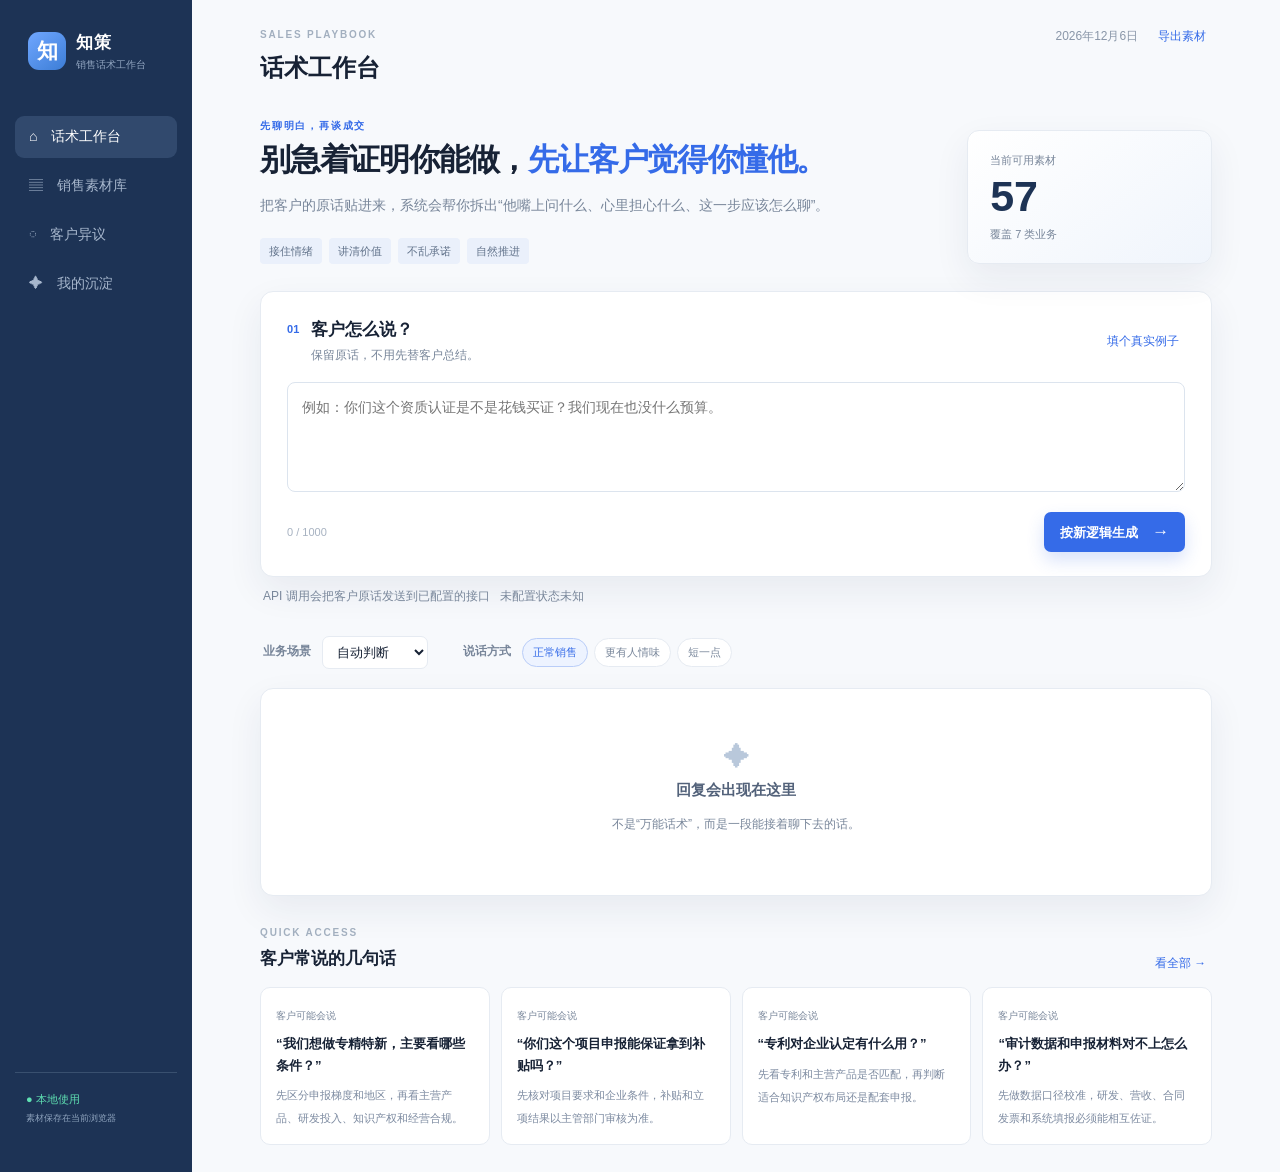
==== index.html @ 03d57e01 "Refresh script cache for complete legacy logic" ====
<!doctype html><html lang="zh-CN"><head><meta charset="UTF-8"><meta name="viewport" content="width=device-width,initial-scale=1"><title>知策｜销售话术工作台</title><link rel="stylesheet" href="style.css"></head><body><div class="layout"><aside><div class="brand"><b>知</b><div><strong>知策</strong><small>销售话术工作台</small></div></div><nav><button class="active" data-view="desk">⌂ <span>话术工作台</span></button><button data-view="library">▤ <span>销售素材库</span></button><button data-view="objection">◌ <span>客户异议</span></button><button data-view="notes">✦ <span>我的沉淀</span></button></nav><div class="side-note">● 本地使用<br><small>素材保存在当前浏览器</small></div></aside><main><header><div><p class="kicker">SALES PLAYBOOK</p><h1 id="title">话术工作台</h1></div><div class="header-right"><span id="date"></span><button id="export">导出素材</button></div></header><section id="desk" class="view on"><div class="intro"><div><p class="kicker blue">先聊明白，再谈成交</p><h2>别急着证明你能做，<em>先让客户觉得你懂他。</em></h2><p>把客户的原话贴进来，系统会帮你拆出“他嘴上问什么、心里担心什么、这一步应该怎么聊”。</p><div class="pill-row"><i>接住情绪</i><i>讲清价值</i><i>不乱承诺</i><i>自然推进</i></div></div><div class="counter"><small>当前可用素材</small><b id="count">57</b><span>覆盖 7 类业务</span></div></div><div class="card input-card"><div class="card-top"><div><label class="num">01</label><div><h3>客户怎么说？</h3><p>保留原话，不用先替客户总结。</p></div></div><button class="link" id="sample">填个真实例子</button></div><textarea id="customer" placeholder="例如：你们这个资质认证是不是花钱买证？我们现在也没什么预算。"></textarea><div class="card-bottom"><span id="chars">0 / 1000</span><button class="primary" id="go">按新逻辑生成 <b>→</b></button></div></div><div class="api-config" style="display:flex;gap:10px;align-items:center;flex-wrap:wrap;padding:10px 3px;color:#78869a;font-size:12px"><span>API 调用会把客户原话发送到已配置的接口</span><span id="apiStatus">未配置状态未知</span></div><div class="options"><div><label>业务场景</label><select id="biz"><option value="auto">自动判断</option><option value="ip">知识产权</option><option value="project">项目申报</option><option value="qualify">资质认证</option><option value="audit">审计报告</option><option value="innovation">创小 / 科小</option><option value="tax">税务服务</option><option value="business">工商财税</option></select></div><div><label>说话方式</label><div class="modes"><button class="selected" data-mode="normal">正常销售</button><button data-mode="warm">更有人情味</button><button data-mode="short">短一点</button></div></div></div><div class="card result" id="result"><div class="empty"><b>✦</b><h3>回复会出现在这里</h3><p>不是“万能话术”，而是一段能接着聊下去的话。</p></div></div><div class="section-head"><div><p class="kicker">QUICK ACCESS</p><h3>客户常说的几句话</h3></div><button class="link" data-jump="objection">看全部 →</button></div><div class="quick" id="quick"></div></section><section id="library" class="view"><div class="page-head"><div><p class="kicker">FIELD NOTES</p><h2>销售素材库</h2><p>每条素材都拆成：客户原话、真实顾虑、你要做什么、可以怎么说。</p></div><input id="search" placeholder="搜关键词，例如：太贵、保证、预算"></div><div class="tabs" id="tabs"></div><div class="library" id="libraryList"></div></section><section id="objection" class="view"><div class="page-head"><div><p class="kicker">OBJECTION HANDLING</p><h2>客户异议，不是拒绝</h2><p>大多数“再考虑一下”，只是客户还没想清楚风险和下一步。</p></div></div><div class="objections" id="objections"></div></section><section id="notes" class="view"><div class="page-head"><div><p class="kicker">MY OWN VOICE</p><h2>我的沉淀</h2><p>把你收藏的笔记和现场复盘，慢慢改成你自己的话。</p></div></div><div class="notes-grid"><div class="card note-form"><label>标题</label><input id="noteTitle" placeholder="例如：客户说贵，不要马上解释价格"><label>原始素材 / 复盘</label><textarea id="noteText" placeholder="粘贴笔记，或写下客户当时怎么说、你后来怎么处理……"></textarea><button class="primary" id="save">存进我的素材库 <b>→</b></button></div><div id="saved"></div></div></section></main></div><div class="toast" id="toast"></div><script src="app.js?v=2d62a63b"></script></body></html>
---- style.css ----
:root{--navy:#1d3355;--blue:#356be8;--ink:#172235;--muted:#78869a;--line:#e6ebf2;--paper:#f7f9fc;--green:#328f7e;--white:#fff;--shadow:0 14px 36px rgba(24,47,82,.07)}*{box-sizing:border-box}body{margin:0;background:var(--paper);color:var(--ink);font:14px/1.65 -apple-system,BlinkMacSystemFont,"Segoe UI","PingFang SC","Microsoft YaHei",sans-serif}.layout{display:flex;min-height:100vh}aside{width:225px;background:var(--navy);padding:29px 15px;color:#b5c3d5;display:flex;flex-direction:column}.brand{display:flex;align-items:center;gap:10px;padding:0 13px 42px}.brand>b{width:38px;height:38px;border-radius:11px;background:linear-gradient(140deg,#70a7ff,#3c7dd6);color:#fff;display:grid;place-items:center;font-size:21px}.brand strong{display:block;color:#fff;font-size:17px;letter-spacing:1px}.brand small{display:block;font-size:10px;color:#91a5c0}.brand+nav{display:grid;gap:7px}nav button{border:0;background:none;color:#a7b7cd;text-align:left;border-radius:9px;padding:12px 14px;cursor:pointer;font-size:14px}nav button span{margin-left:10px}nav button.active,nav button:hover{background:#31496d;color:#fff}.side-note{margin-top:auto;border-top:1px solid #39506f;padding:17px 11px;color:#5fe0b2;font-size:11px}.side-note small{color:#8fa4be}main{max-width:1450px;width:100%;margin:auto;padding:27px 5.3%}header{display:flex;justify-content:space-between;align-items:flex-start;margin-bottom:31px}.kicker{font-size:10px;letter-spacing:1.8px;color:#a2afbf;font-weight:800;margin:0 0 4px}.blue{color:var(--blue)}h1{font-size:24px;margin:0}h2{font-size:31px;letter-spacing:-1.2px;line-height:1.3;margin:5px 0 12px}h2 em{color:var(--blue);font-style:normal}h3{margin:0;font-size:17px}.header-right{display:flex;gap:14px;align-items:center;color:#8996a8;font-size:12px}.header-right button,.link{border:0;background:none;color:var(--blue);cursor:pointer;font-size:12px}.intro{display:grid;grid-template-columns:1fr 245px;gap:25px;align-items:end;margin-bottom:27px}.intro p:not(.kicker){color:var(--muted);max-width:620px}.pill-row{display:flex;gap:7px;margin-top:21px}.pill-row i{font-style:normal;color:#62738b;background:#eaf0fb;padding:4px 9px;border-radius:4px;font-size:11px}.counter{background:linear-gradient(145deg,#fff,#f0f5fc);border:1px solid var(--line);border-radius:12px;padding:20px 22px;box-shadow:var(--shadow)}.counter small,.counter span{display:block;color:var(--muted);font-size:11px}.counter b{display:block;font-size:43px;line-height:1.3;color:var(--navy)}.card{background:#fff;border:1px solid var(--line);border-radius:13px;box-shadow:var(--shadow);padding:24px 26px}.card-top{display:flex;justify-content:space-between;margin-bottom:16px}.card-top>div{display:flex;gap:12px}.card-top p{color:var(--muted);margin:2px 0 0;font-size:12px}.num{color:var(--blue);font-size:11px;font-weight:800;padding-top:4px}.card textarea,.note-form input,.note-form textarea{width:100%;border:1px solid #dce4ee;border-radius:8px;padding:13px 14px;font:inherit;outline:0;resize:vertical}.input-card textarea{min-height:110px}.card textarea:focus,.note-form input:focus{border-color:#90afea;box-shadow:0 0 0 3px #eaf0ff}.card-bottom{display:flex;justify-content:space-between;align-items:center;color:#a7b2c1;font-size:11px;margin-top:13px}.primary{border:0;background:var(--blue);color:#fff;padding:10px 16px;border-radius:7px;font-weight:700;cursor:pointer;box-shadow:0 8px 17px #356be833}.primary b{font-size:17px;margin-left:10px}.options{display:flex;gap:35px;align-items:center;padding:19px 3px}.options>div{display:flex;align-items:center;gap:11px}.options label{color:var(--muted);font-size:12px;font-weight:700}.options select{border:1px solid var(--line);padding:7px 10px;border-radius:7px;background:#fff;color:var(--ink)}.modes{display:flex;gap:6px}.modes button{border:1px solid var(--line);background:#fff;color:var(--muted);padding:6px 10px;border-radius:99px;font-size:11px;cursor:pointer}.modes button.selected{color:var(--blue);background:#edf3ff;border-color:#b9cdf8}.result{min-height:164px}.empty{text-align:center;padding:24px;color:var(--muted)}.empty>b{font-size:25px;color:#b9c8db}.empty h3{color:#53627a;font-size:15px}.empty p{font-size:12px}.result-body{display:grid;grid-template-columns:.85fr 1.45fr;gap:26px}.reason{background:#f6f8fb;border-radius:9px;padding:17px}.reason h4,.reply h4{margin:0 0 8px;color:#6d7d92;font-size:12px}.reason p{font-size:13px;margin:0}.tag{display:inline-block;background:#e6f4f0;color:var(--green);padding:3px 7px;border-radius:4px;font-size:10px;margin:12px 5px 0 0}.reply p{font-size:15px;line-height:1.88;white-space:pre-wrap;margin:3px 0 12px}.copy{border:1px solid #bcd0f7;background:#fff;color:var(--blue);border-radius:6px;padding:6px 11px;font-size:11px;cursor:pointer}.section-head{display:flex;justify-content:space-between;align-items:end;margin:29px 0 14px}.quick{display:grid;grid-template-columns:repeat(4,1fr);gap:11px}.quick-card{background:#fff;border:1px solid var(--line);border-radius:10px;padding:15px;cursor:pointer}.quick-card:hover{box-shadow:var(--shadow)}.quick-card small{color:var(--muted);font-size:10px}.quick-card p{font-weight:700;font-size:13px;margin:7px 0}.quick-card span{color:#7c8aa0;font-size:11px}.view{display:none}.view.on{display:block}.page-head{display:flex;justify-content:space-between;align-items:end;margin-bottom:28px}.page-head p:not(.kicker){color:var(--muted);margin:0}.page-head h2{margin-bottom:4px}.page-head input{width:245px;border:1px solid var(--line);border-radius:7px;padding:9px 12px;outline:0}.tabs{display:flex;gap:7px;flex-wrap:wrap;margin-bottom:16px}.tabs button{border:0;background:#e9eef6;color:#64748a;border-radius:6px;padding:7px 12px;font-size:12px;cursor:pointer}.tabs button.active{background:var(--navy);color:#fff}.library{display:grid;grid-template-columns:repeat(2,1fr);gap:13px}.material{background:#fff;border:1px solid var(--line);border-radius:11px;padding:18px}.meta{color:#9aa7b8;font-size:10px;display:flex;justify-content:space-between}.material h4{font-size:14px;margin:9px 0 7px}.material .customer{color:#2a3b54;font-size:13px;margin:0 0 9px}.material .answer{color:#596a80;font-size:13px;margin:0 0 12px;border-left:3px solid #b7cbf3;padding-left:11px}.labels{color:#2f8d7a;font-size:10px}.objections{display:grid;grid-template-columns:repeat(2,1fr);gap:14px}.objection-card{background:#fff;border:1px solid var(--line);border-radius:12px;padding:21px}.objection-card h3{font-size:15px;margin:7px 0 12px}.objection-card p{color:#5d6e84;font-size:13px}.do{padding:13px 15px;background:#f5f8fc;border-radius:7px;color:#4a5f79;font-size:12px}.do b{color:var(--blue)}.notes-grid{display:grid;grid-template-columns:1fr 1fr;gap:22px}.note-form{display:grid;gap:8px;align-content:start}.note-form label{font-size:12px;color:var(--muted);font-weight:700}.note-form textarea{min-height:220px;margin-bottom:8px}.saved-list{display:grid;gap:11px}.saved-note{background:#fff;border:1px solid var(--line);border-radius:10px;padding:16px}.saved-note h4{margin:0 0 5px}.saved-note p{white-space:pre-wrap;color:var(--muted);font-size:12px;margin:0}.toast{position:fixed;bottom:25px;left:50%;transform:translate(-50%,20px);opacity:0;background:var(--navy);color:#fff;padding:9px 15px;border-radius:7px;font-size:12px;transition:.2s}.toast.show{opacity:1;transform:translate(-50%,0)}@media(max-width:820px){aside{width:68px;padding:22px 8px}.brand{padding:0 6px 35px}.brand div:last-child,nav span,.side-note{display:none}nav button{text-align:center;padding:12px 0}main{padding:22px 18px}.intro,.result-body,.notes-grid{grid-template-columns:1fr}.counter{display:none}.quick{grid-template-columns:1fr 1fr}.options{display:block}.options>div{margin:10px 0;flex-wrap:wrap}.page-head{display:block}.page-head input{margin-top:17px;width:100%}}@media(max-width:560px){.quick,.library,.objections{grid-template-columns:1fr}h2{font-size:27px}}
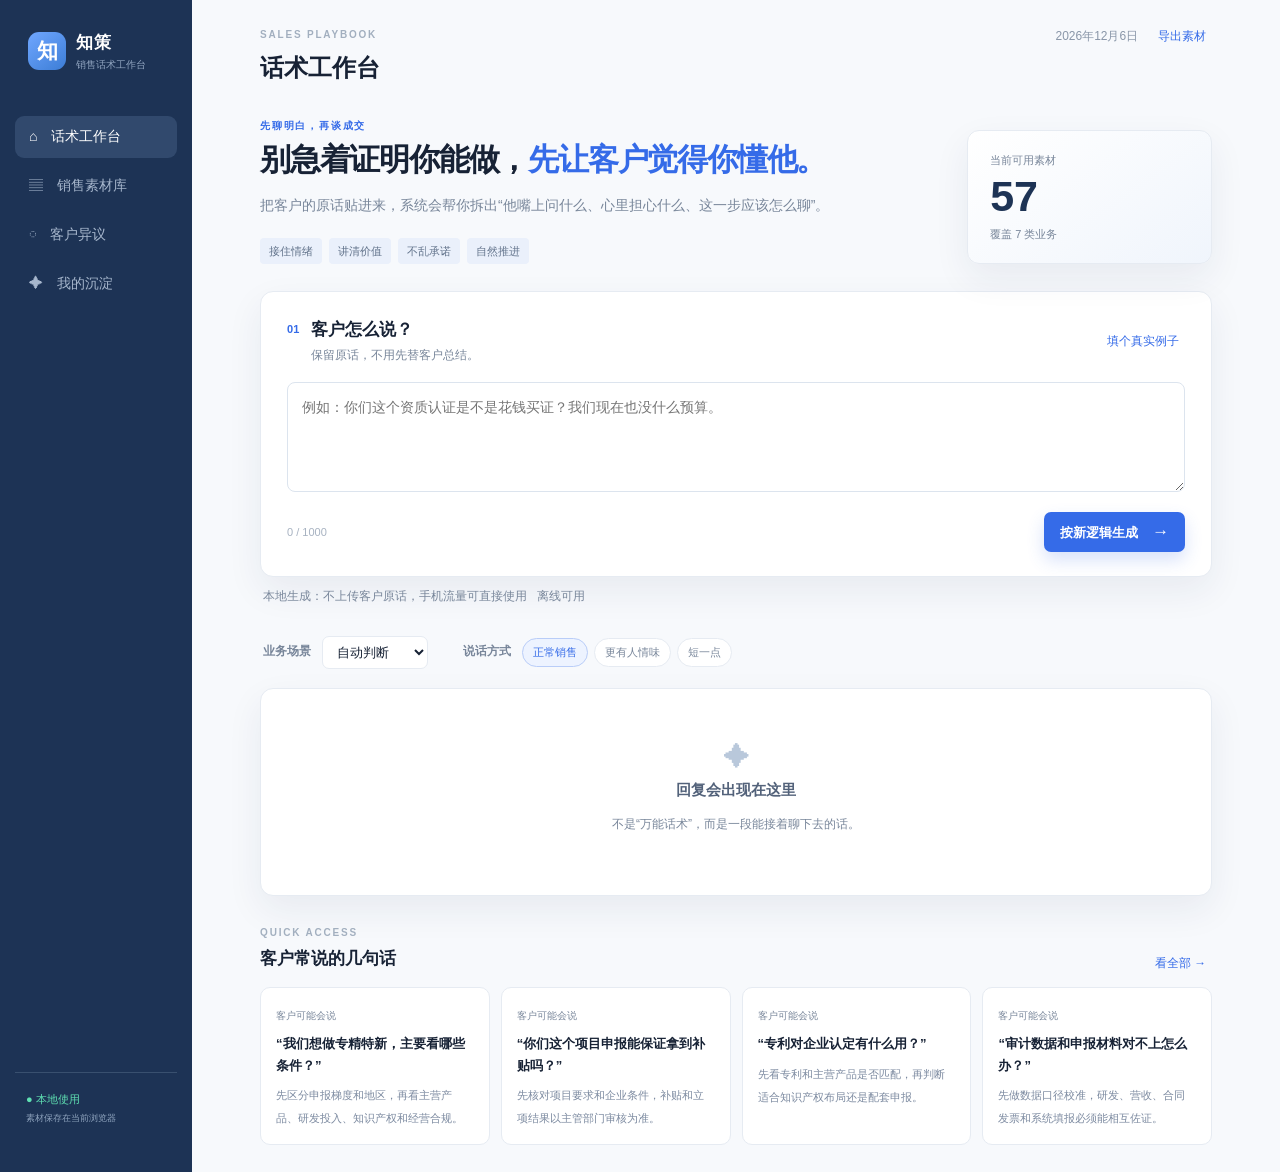
==== commit 95d441c9: "Clarify offline local reply mode" ====
--- a/index.html
+++ b/index.html
@@ -1 +1 @@
-<!doctype html><html lang="zh-CN"><head><meta charset="UTF-8"><meta name="viewport" content="width=device-width,initial-scale=1"><title>知策｜销售话术工作台</title><link rel="stylesheet" href="style.css"></head><body><div class="layout"><aside><div class="brand"><b>知</b><div><strong>知策</strong><small>销售话术工作台</small></div></div><nav><button class="active" data-view="desk">⌂ <span>话术工作台</span></button><button data-view="library">▤ <span>销售素材库</span></button><button data-view="objection">◌ <span>客户异议</span></button><button data-view="notes">✦ <span>我的沉淀</span></button></nav><div class="side-note">● 本地使用<br><small>素材保存在当前浏览器</small></div></aside><main><header><div><p class="kicker">SALES PLAYBOOK</p><h1 id="title">话术工作台</h1></div><div class="header-right"><span id="date"></span><button id="export">导出素材</button></div></header><section id="desk" class="view on"><div class="intro"><div><p class="kicker blue">先聊明白，再谈成交</p><h2>别急着证明你能做，<em>先让客户觉得你懂他。</em></h2><p>把客户的原话贴进来，系统会帮你拆出“他嘴上问什么、心里担心什么、这一步应该怎么聊”。</p><div class="pill-row"><i>接住情绪</i><i>讲清价值</i><i>不乱承诺</i><i>自然推进</i></div></div><div class="counter"><small>当前可用素材</small><b id="count">57</b><span>覆盖 7 类业务</span></div></div><div class="card input-card"><div class="card-top"><div><label class="num">01</label><div><h3>客户怎么说？</h3><p>保留原话，不用先替客户总结。</p></div></div><button class="link" id="sample">填个真实例子</button></div><textarea id="customer" placeholder="例如：你们这个资质认证是不是花钱买证？我们现在也没什么预算。"></textarea><div class="card-bottom"><span id="chars">0 / 1000</span><button class="primary" id="go">按新逻辑生成 <b>→</b></button></div></div><div class="api-config" style="display:flex;gap:10px;align-items:center;flex-wrap:wrap;padding:10px 3px;color:#78869a;font-size:12px"><span>API 调用会把客户原话发送到已配置的接口</span><span id="apiStatus">未配置状态未知</span></div><div class="options"><div><label>业务场景</label><select id="biz"><option value="auto">自动判断</option><option value="ip">知识产权</option><option value="project">项目申报</option><option value="qualify">资质认证</option><option value="audit">审计报告</option><option value="innovation">创小 / 科小</option><option value="tax">税务服务</option><option value="business">工商财税</option></select></div><div><label>说话方式</label><div class="modes"><button class="selected" data-mode="normal">正常销售</button><button data-mode="warm">更有人情味</button><button data-mode="short">短一点</button></div></div></div><div class="card result" id="result"><div class="empty"><b>✦</b><h3>回复会出现在这里</h3><p>不是“万能话术”，而是一段能接着聊下去的话。</p></div></div><div class="section-head"><div><p class="kicker">QUICK ACCESS</p><h3>客户常说的几句话</h3></div><button class="link" data-jump="objection">看全部 →</button></div><div class="quick" id="quick"></div></section><section id="library" class="view"><div class="page-head"><div><p class="kicker">FIELD NOTES</p><h2>销售素材库</h2><p>每条素材都拆成：客户原话、真实顾虑、你要做什么、可以怎么说。</p></div><input id="search" placeholder="搜关键词，例如：太贵、保证、预算"></div><div class="tabs" id="tabs"></div><div class="library" id="libraryList"></div></section><section id="objection" class="view"><div class="page-head"><div><p class="kicker">OBJECTION HANDLING</p><h2>客户异议，不是拒绝</h2><p>大多数“再考虑一下”，只是客户还没想清楚风险和下一步。</p></div></div><div class="objections" id="objections"></div></section><section id="notes" class="view"><div class="page-head"><div><p class="kicker">MY OWN VOICE</p><h2>我的沉淀</h2><p>把你收藏的笔记和现场复盘，慢慢改成你自己的话。</p></div></div><div class="notes-grid"><div class="card note-form"><label>标题</label><input id="noteTitle" placeholder="例如：客户说贵，不要马上解释价格"><label>原始素材 / 复盘</label><textarea id="noteText" placeholder="粘贴笔记，或写下客户当时怎么说、你后来怎么处理……"></textarea><button class="primary" id="save">存进我的素材库 <b>→</b></button></div><div id="saved"></div></div></section></main></div><div class="toast" id="toast"></div><script src="app.js?v=2d62a63b"></script></body></html>
+<!doctype html><html lang="zh-CN"><head><meta charset="UTF-8"><meta name="viewport" content="width=device-width,initial-scale=1"><title>知策｜销售话术工作台</title><link rel="stylesheet" href="style.css"></head><body><div class="layout"><aside><div class="brand"><b>知</b><div><strong>知策</strong><small>销售话术工作台</small></div></div><nav><button class="active" data-view="desk">⌂ <span>话术工作台</span></button><button data-view="library">▤ <span>销售素材库</span></button><button data-view="objection">◌ <span>客户异议</span></button><button data-view="notes">✦ <span>我的沉淀</span></button></nav><div class="side-note">● 本地使用<br><small>素材保存在当前浏览器</small></div></aside><main><header><div><p class="kicker">SALES PLAYBOOK</p><h1 id="title">话术工作台</h1></div><div class="header-right"><span id="date"></span><button id="export">导出素材</button></div></header><section id="desk" class="view on"><div class="intro"><div><p class="kicker blue">先聊明白，再谈成交</p><h2>别急着证明你能做，<em>先让客户觉得你懂他。</em></h2><p>把客户的原话贴进来，系统会帮你拆出“他嘴上问什么、心里担心什么、这一步应该怎么聊”。</p><div class="pill-row"><i>接住情绪</i><i>讲清价值</i><i>不乱承诺</i><i>自然推进</i></div></div><div class="counter"><small>当前可用素材</small><b id="count">57</b><span>覆盖 7 类业务</span></div></div><div class="card input-card"><div class="card-top"><div><label class="num">01</label><div><h3>客户怎么说？</h3><p>保留原话，不用先替客户总结。</p></div></div><button class="link" id="sample">填个真实例子</button></div><textarea id="customer" placeholder="例如：你们这个资质认证是不是花钱买证？我们现在也没什么预算。"></textarea><div class="card-bottom"><span id="chars">0 / 1000</span><button class="primary" id="go">按新逻辑生成 <b>→</b></button></div></div><div class="api-config" style="display:flex;gap:10px;align-items:center;flex-wrap:wrap;padding:10px 3px;color:#78869a;font-size:12px"><span>本地生成：不上传客户原话，手机流量可直接使用</span><span id="apiStatus">离线可用</span></div><div class="options"><div><label>业务场景</label><select id="biz"><option value="auto">自动判断</option><option value="ip">知识产权</option><option value="project">项目申报</option><option value="qualify">资质认证</option><option value="audit">审计报告</option><option value="innovation">创小 / 科小</option><option value="tax">税务服务</option><option value="business">工商财税</option></select></div><div><label>说话方式</label><div class="modes"><button class="selected" data-mode="normal">正常销售</button><button data-mode="warm">更有人情味</button><button data-mode="short">短一点</button></div></div></div><div class="card result" id="result"><div class="empty"><b>✦</b><h3>回复会出现在这里</h3><p>不是“万能话术”，而是一段能接着聊下去的话。</p></div></div><div class="section-head"><div><p class="kicker">QUICK ACCESS</p><h3>客户常说的几句话</h3></div><button class="link" data-jump="objection">看全部 →</button></div><div class="quick" id="quick"></div></section><section id="library" class="view"><div class="page-head"><div><p class="kicker">FIELD NOTES</p><h2>销售素材库</h2><p>每条素材都拆成：客户原话、真实顾虑、你要做什么、可以怎么说。</p></div><input id="search" placeholder="搜关键词，例如：太贵、保证、预算"></div><div class="tabs" id="tabs"></div><div class="library" id="libraryList"></div></section><section id="objection" class="view"><div class="page-head"><div><p class="kicker">OBJECTION HANDLING</p><h2>客户异议，不是拒绝</h2><p>大多数“再考虑一下”，只是客户还没想清楚风险和下一步。</p></div></div><div class="objections" id="objections"></div></section><section id="notes" class="view"><div class="page-head"><div><p class="kicker">MY OWN VOICE</p><h2>我的沉淀</h2><p>把你收藏的笔记和现场复盘，慢慢改成你自己的话。</p></div></div><div class="notes-grid"><div class="card note-form"><label>标题</label><input id="noteTitle" placeholder="例如：客户说贵，不要马上解释价格"><label>原始素材 / 复盘</label><textarea id="noteText" placeholder="粘贴笔记，或写下客户当时怎么说、你后来怎么处理……"></textarea><button class="primary" id="save">存进我的素材库 <b>→</b></button></div><div id="saved"></div></div></section></main></div><div class="toast" id="toast"></div><script src="app.js?v=59a6dd8"></script></body></html>
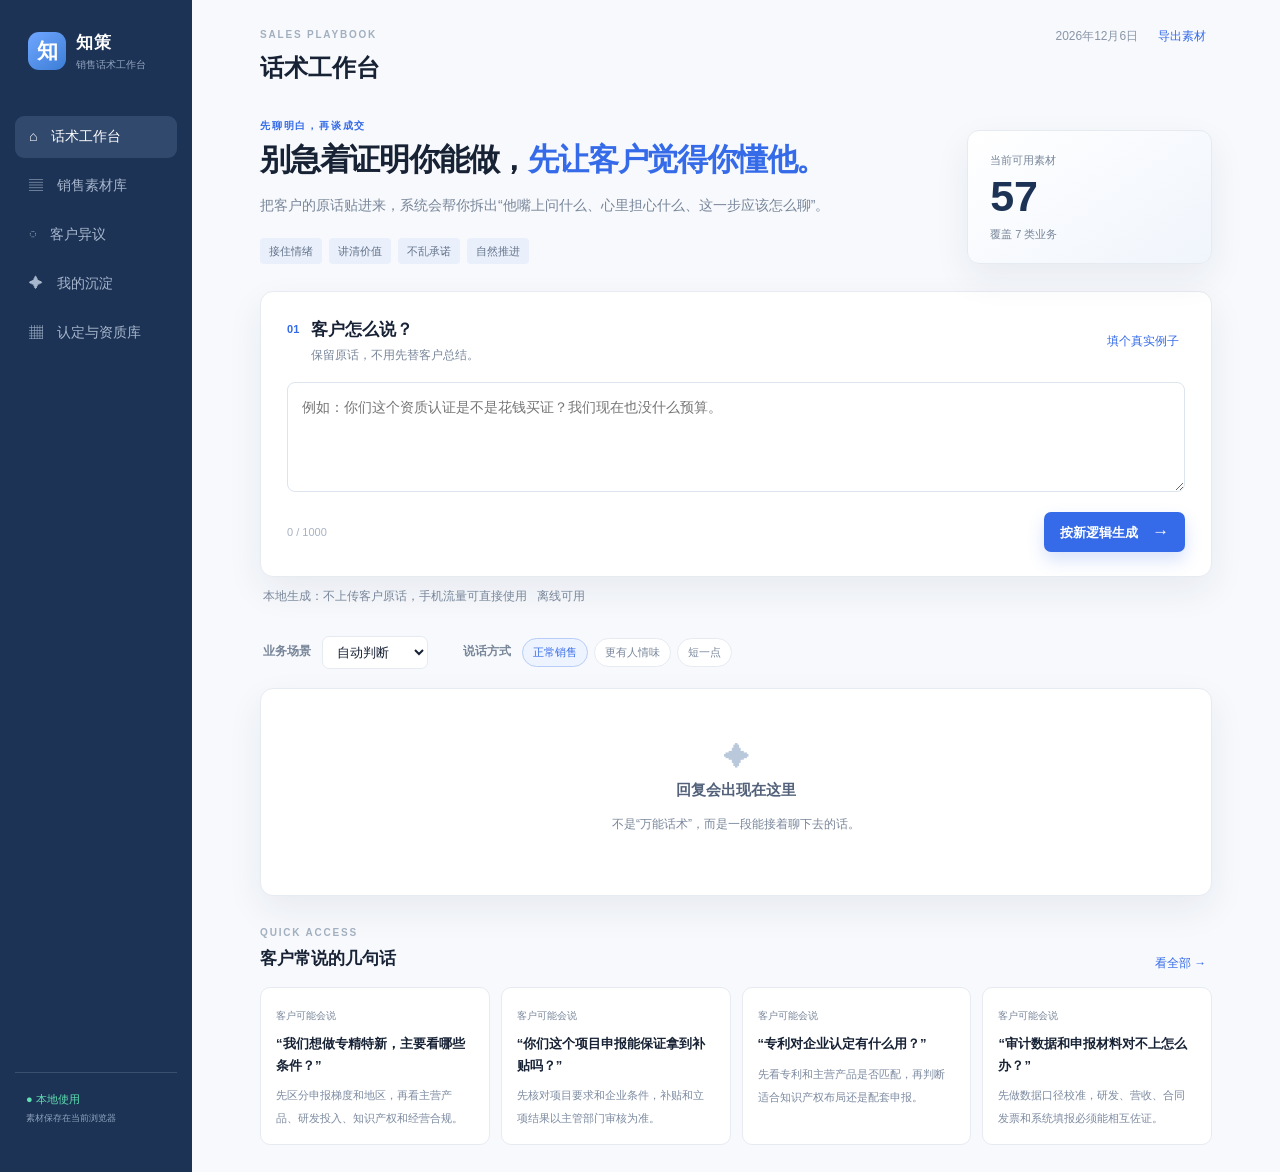
==== commit df0cd11b: "Add 2026 recognition catalog and varied sales replies" ====
--- a/index.html
+++ b/index.html
@@ -1 +1,2 @@
-<!doctype html><html lang="zh-CN"><head><meta charset="UTF-8"><meta name="viewport" content="width=device-width,initial-scale=1"><title>知策｜销售话术工作台</title><link rel="stylesheet" href="style.css"></head><body><div class="layout"><aside><div class="brand"><b>知</b><div><strong>知策</strong><small>销售话术工作台</small></div></div><nav><button class="active" data-view="desk">⌂ <span>话术工作台</span></button><button data-view="library">▤ <span>销售素材库</span></button><button data-view="objection">◌ <span>客户异议</span></button><button data-view="notes">✦ <span>我的沉淀</span></button></nav><div class="side-note">● 本地使用<br><small>素材保存在当前浏览器</small></div></aside><main><header><div><p class="kicker">SALES PLAYBOOK</p><h1 id="title">话术工作台</h1></div><div class="header-right"><span id="date"></span><button id="export">导出素材</button></div></header><section id="desk" class="view on"><div class="intro"><div><p class="kicker blue">先聊明白，再谈成交</p><h2>别急着证明你能做，<em>先让客户觉得你懂他。</em></h2><p>把客户的原话贴进来，系统会帮你拆出“他嘴上问什么、心里担心什么、这一步应该怎么聊”。</p><div class="pill-row"><i>接住情绪</i><i>讲清价值</i><i>不乱承诺</i><i>自然推进</i></div></div><div class="counter"><small>当前可用素材</small><b id="count">57</b><span>覆盖 7 类业务</span></div></div><div class="card input-card"><div class="card-top"><div><label class="num">01</label><div><h3>客户怎么说？</h3><p>保留原话，不用先替客户总结。</p></div></div><button class="link" id="sample">填个真实例子</button></div><textarea id="customer" placeholder="例如：你们这个资质认证是不是花钱买证？我们现在也没什么预算。"></textarea><div class="card-bottom"><span id="chars">0 / 1000</span><button class="primary" id="go">按新逻辑生成 <b>→</b></button></div></div><div class="api-config" style="display:flex;gap:10px;align-items:center;flex-wrap:wrap;padding:10px 3px;color:#78869a;font-size:12px"><span>本地生成：不上传客户原话，手机流量可直接使用</span><span id="apiStatus">离线可用</span></div><div class="options"><div><label>业务场景</label><select id="biz"><option value="auto">自动判断</option><option value="ip">知识产权</option><option value="project">项目申报</option><option value="qualify">资质认证</option><option value="audit">审计报告</option><option value="innovation">创小 / 科小</option><option value="tax">税务服务</option><option value="business">工商财税</option></select></div><div><label>说话方式</label><div class="modes"><button class="selected" data-mode="normal">正常销售</button><button data-mode="warm">更有人情味</button><button data-mode="short">短一点</button></div></div></div><div class="card result" id="result"><div class="empty"><b>✦</b><h3>回复会出现在这里</h3><p>不是“万能话术”，而是一段能接着聊下去的话。</p></div></div><div class="section-head"><div><p class="kicker">QUICK ACCESS</p><h3>客户常说的几句话</h3></div><button class="link" data-jump="objection">看全部 →</button></div><div class="quick" id="quick"></div></section><section id="library" class="view"><div class="page-head"><div><p class="kicker">FIELD NOTES</p><h2>销售素材库</h2><p>每条素材都拆成：客户原话、真实顾虑、你要做什么、可以怎么说。</p></div><input id="search" placeholder="搜关键词，例如：太贵、保证、预算"></div><div class="tabs" id="tabs"></div><div class="library" id="libraryList"></div></section><section id="objection" class="view"><div class="page-head"><div><p class="kicker">OBJECTION HANDLING</p><h2>客户异议，不是拒绝</h2><p>大多数“再考虑一下”，只是客户还没想清楚风险和下一步。</p></div></div><div class="objections" id="objections"></div></section><section id="notes" class="view"><div class="page-head"><div><p class="kicker">MY OWN VOICE</p><h2>我的沉淀</h2><p>把你收藏的笔记和现场复盘，慢慢改成你自己的话。</p></div></div><div class="notes-grid"><div class="card note-form"><label>标题</label><input id="noteTitle" placeholder="例如：客户说贵，不要马上解释价格"><label>原始素材 / 复盘</label><textarea id="noteText" placeholder="粘贴笔记，或写下客户当时怎么说、你后来怎么处理……"></textarea><button class="primary" id="save">存进我的素材库 <b>→</b></button></div><div id="saved"></div></div></section></main></div><div class="toast" id="toast"></div><script src="app.js?v=59a6dd8"></script></body></html>
+<!doctype html><html lang="zh-CN"><head><meta charset="UTF-8"><meta name="viewport" content="width=device-width,initial-scale=1"><title>知策｜销售话术工作台</title><link rel="stylesheet" href="style.css"></head><body><div class="layout"><aside><div class="brand"><b>知</b><div><strong>知策</strong><small>销售话术工作台</small></div></div><nav><button class="active" data-view="desk">⌂ <span>话术工作台</span></button><button data-view="library">▤ <span>销售素材库</span></button><button data-view="objection">◌ <span>客户异议</span></button><button data-view="notes">✦ <span>我的沉淀</span></button><button data-view="catalog">▦ <span>认定与资质库</span></button></nav><div class="side-note">● 本地使用<br><small>素材保存在当前浏览器</small></div></aside><main><header><div><p class="kicker">SALES PLAYBOOK</p><h1 id="title">话术工作台</h1></div><div class="header-right"><span id="date"></span><button id="export">导出素材</button></div></header><section id="desk" class="view on"><div class="intro"><div><p class="kicker blue">先聊明白，再谈成交</p><h2>别急着证明你能做，<em>先让客户觉得你懂他。</em></h2><p>把客户的原话贴进来，系统会帮你拆出“他嘴上问什么、心里担心什么、这一步应该怎么聊”。</p><div class="pill-row"><i>接住情绪</i><i>讲清价值</i><i>不乱承诺</i><i>自然推进</i></div></div><div class="counter"><small>当前可用素材</small><b id="count">57</b><span>覆盖 7 类业务</span></div></div><div class="card input-card"><div class="card-top"><div><label class="num">01</label><div><h3>客户怎么说？</h3><p>保留原话，不用先替客户总结。</p></div></div><button class="link" id="sample">填个真实例子</button></div><textarea id="customer" placeholder="例如：你们这个资质认证是不是花钱买证？我们现在也没什么预算。"></textarea><div class="card-bottom"><span id="chars">0 / 1000</span><button class="primary" id="go">按新逻辑生成 <b>→</b></button></div></div><div class="api-config" style="display:flex;gap:10px;align-items:center;flex-wrap:wrap;padding:10px 3px;color:#78869a;font-size:12px"><span>本地生成：不上传客户原话，手机流量可直接使用</span><span id="apiStatus">离线可用</span></div><div class="options"><div><label>业务场景</label><select id="biz"><option value="auto">自动判断</option><option value="ip">知识产权</option><option value="project">项目申报</option><option value="qualify">资质认证</option><option value="audit">审计报告</option><option value="innovation">创小 / 科小</option><option value="tax">税务服务</option><option value="business">工商财税</option></select></div><div><label>说话方式</label><div class="modes"><button class="selected" data-mode="normal">正常销售</button><button data-mode="warm">更有人情味</button><button data-mode="short">短一点</button></div></div></div><div class="card result" id="result"><div class="empty"><b>✦</b><h3>回复会出现在这里</h3><p>不是“万能话术”，而是一段能接着聊下去的话。</p></div></div><div class="section-head"><div><p class="kicker">QUICK ACCESS</p><h3>客户常说的几句话</h3></div><button class="link" data-jump="objection">看全部 →</button></div><div class="quick" id="quick"></div></section><section id="library" class="view"><div class="page-head"><div><p class="kicker">FIELD NOTES</p><h2>销售素材库</h2><p>每条素材都拆成：客户原话、真实顾虑、你要做什么、可以怎么说。</p></div><input id="search" placeholder="搜关键词，例如：太贵、保证、预算"></div><div class="tabs" id="tabs"></div><div class="library" id="libraryList"></div></section><section id="catalog" class="view"><div class="page-head"><div><p class="kicker">2026 KNOWLEDGE BASE</p><h2>企业认定与资质库</h2><p>按类别查看申请条件、今年时间口径、有效期和总体价格；搜索关键词即可快速定位。</p></div><div class="catalog-tools"><input id="catalogSearch" placeholder="搜索：专精特新、ISO、专利、时间、价格…"><select id="catalogType"><option value="all">全部类别</option><option value="企业认定">企业认定</option><option value="资质认定">资质认定</option></select></div></div><div class="catalog-meta" id="catalogMeta"></div><div class="catalog-list" id="catalogList"></div></section><section id="objection" class="view"><div class="page-head"><div><p class="kicker">OBJECTION HANDLING</p><h2>客户异议，不是拒绝</h2><p>大多数“再考虑一下”，只是客户还没想清楚风险和下一步。</p></div></div><div class="objections" id="objections"></div></section><section id="notes" class="view"><div class="page-head"><div><p class="kicker">MY OWN VOICE</p><h2>我的沉淀</h2><p>把你收藏的笔记和现场复盘，慢慢改成你自己的话。</p></div></div><div class="notes-grid"><div class="card note-form"><label>标题</label><input id="noteTitle" placeholder="例如：客户说贵，不要马上解释价格"><label>原始素材 / 复盘</label><textarea id="noteText" placeholder="粘贴笔记，或写下客户当时怎么说、你后来怎么处理……"></textarea><button class="primary" id="save">存进我的素材库 <b>→</b></button></div><div id="saved"></div></div></section></main></div><div class="toast" id="toast"></div><script src="app.js?v=catalog-2026"></script></body></html>
+
--- a/style.css
+++ b/style.css
@@ -1 +1,3 @@
 :root{--navy:#1d3355;--blue:#356be8;--ink:#172235;--muted:#78869a;--line:#e6ebf2;--paper:#f7f9fc;--green:#328f7e;--white:#fff;--shadow:0 14px 36px rgba(24,47,82,.07)}*{box-sizing:border-box}body{margin:0;background:var(--paper);color:var(--ink);font:14px/1.65 -apple-system,BlinkMacSystemFont,"Segoe UI","PingFang SC","Microsoft YaHei",sans-serif}.layout{display:flex;min-height:100vh}aside{width:225px;background:var(--navy);padding:29px 15px;color:#b5c3d5;display:flex;flex-direction:column}.brand{display:flex;align-items:center;gap:10px;padding:0 13px 42px}.brand>b{width:38px;height:38px;border-radius:11px;background:linear-gradient(140deg,#70a7ff,#3c7dd6);color:#fff;display:grid;place-items:center;font-size:21px}.brand strong{display:block;color:#fff;font-size:17px;letter-spacing:1px}.brand small{display:block;font-size:10px;color:#91a5c0}.brand+nav{display:grid;gap:7px}nav button{border:0;background:none;color:#a7b7cd;text-align:left;border-radius:9px;padding:12px 14px;cursor:pointer;font-size:14px}nav button span{margin-left:10px}nav button.active,nav button:hover{background:#31496d;color:#fff}.side-note{margin-top:auto;border-top:1px solid #39506f;padding:17px 11px;color:#5fe0b2;font-size:11px}.side-note small{color:#8fa4be}main{max-width:1450px;width:100%;margin:auto;padding:27px 5.3%}header{display:flex;justify-content:space-between;align-items:flex-start;margin-bottom:31px}.kicker{font-size:10px;letter-spacing:1.8px;color:#a2afbf;font-weight:800;margin:0 0 4px}.blue{color:var(--blue)}h1{font-size:24px;margin:0}h2{font-size:31px;letter-spacing:-1.2px;line-height:1.3;margin:5px 0 12px}h2 em{color:var(--blue);font-style:normal}h3{margin:0;font-size:17px}.header-right{display:flex;gap:14px;align-items:center;color:#8996a8;font-size:12px}.header-right button,.link{border:0;background:none;color:var(--blue);cursor:pointer;font-size:12px}.intro{display:grid;grid-template-columns:1fr 245px;gap:25px;align-items:end;margin-bottom:27px}.intro p:not(.kicker){color:var(--muted);max-width:620px}.pill-row{display:flex;gap:7px;margin-top:21px}.pill-row i{font-style:normal;color:#62738b;background:#eaf0fb;padding:4px 9px;border-radius:4px;font-size:11px}.counter{background:linear-gradient(145deg,#fff,#f0f5fc);border:1px solid var(--line);border-radius:12px;padding:20px 22px;box-shadow:var(--shadow)}.counter small,.counter span{display:block;color:var(--muted);font-size:11px}.counter b{display:block;font-size:43px;line-height:1.3;color:var(--navy)}.card{background:#fff;border:1px solid var(--line);border-radius:13px;box-shadow:var(--shadow);padding:24px 26px}.card-top{display:flex;justify-content:space-between;margin-bottom:16px}.card-top>div{display:flex;gap:12px}.card-top p{color:var(--muted);margin:2px 0 0;font-size:12px}.num{color:var(--blue);font-size:11px;font-weight:800;padding-top:4px}.card textarea,.note-form input,.note-form textarea{width:100%;border:1px solid #dce4ee;border-radius:8px;padding:13px 14px;font:inherit;outline:0;resize:vertical}.input-card textarea{min-height:110px}.card textarea:focus,.note-form input:focus{border-color:#90afea;box-shadow:0 0 0 3px #eaf0ff}.card-bottom{display:flex;justify-content:space-between;align-items:center;color:#a7b2c1;font-size:11px;margin-top:13px}.primary{border:0;background:var(--blue);color:#fff;padding:10px 16px;border-radius:7px;font-weight:700;cursor:pointer;box-shadow:0 8px 17px #356be833}.primary b{font-size:17px;margin-left:10px}.options{display:flex;gap:35px;align-items:center;padding:19px 3px}.options>div{display:flex;align-items:center;gap:11px}.options label{color:var(--muted);font-size:12px;font-weight:700}.options select{border:1px solid var(--line);padding:7px 10px;border-radius:7px;background:#fff;color:var(--ink)}.modes{display:flex;gap:6px}.modes button{border:1px solid var(--line);background:#fff;color:var(--muted);padding:6px 10px;border-radius:99px;font-size:11px;cursor:pointer}.modes button.selected{color:var(--blue);background:#edf3ff;border-color:#b9cdf8}.result{min-height:164px}.empty{text-align:center;padding:24px;color:var(--muted)}.empty>b{font-size:25px;color:#b9c8db}.empty h3{color:#53627a;font-size:15px}.empty p{font-size:12px}.result-body{display:grid;grid-template-columns:.85fr 1.45fr;gap:26px}.reason{background:#f6f8fb;border-radius:9px;padding:17px}.reason h4,.reply h4{margin:0 0 8px;color:#6d7d92;font-size:12px}.reason p{font-size:13px;margin:0}.tag{display:inline-block;background:#e6f4f0;color:var(--green);padding:3px 7px;border-radius:4px;font-size:10px;margin:12px 5px 0 0}.reply p{font-size:15px;line-height:1.88;white-space:pre-wrap;margin:3px 0 12px}.copy{border:1px solid #bcd0f7;background:#fff;color:var(--blue);border-radius:6px;padding:6px 11px;font-size:11px;cursor:pointer}.section-head{display:flex;justify-content:space-between;align-items:end;margin:29px 0 14px}.quick{display:grid;grid-template-columns:repeat(4,1fr);gap:11px}.quick-card{background:#fff;border:1px solid var(--line);border-radius:10px;padding:15px;cursor:pointer}.quick-card:hover{box-shadow:var(--shadow)}.quick-card small{color:var(--muted);font-size:10px}.quick-card p{font-weight:700;font-size:13px;margin:7px 0}.quick-card span{color:#7c8aa0;font-size:11px}.view{display:none}.view.on{display:block}.page-head{display:flex;justify-content:space-between;align-items:end;margin-bottom:28px}.page-head p:not(.kicker){color:var(--muted);margin:0}.page-head h2{margin-bottom:4px}.page-head input{width:245px;border:1px solid var(--line);border-radius:7px;padding:9px 12px;outline:0}.tabs{display:flex;gap:7px;flex-wrap:wrap;margin-bottom:16px}.tabs button{border:0;background:#e9eef6;color:#64748a;border-radius:6px;padding:7px 12px;font-size:12px;cursor:pointer}.tabs button.active{background:var(--navy);color:#fff}.library{display:grid;grid-template-columns:repeat(2,1fr);gap:13px}.material{background:#fff;border:1px solid var(--line);border-radius:11px;padding:18px}.meta{color:#9aa7b8;font-size:10px;display:flex;justify-content:space-between}.material h4{font-size:14px;margin:9px 0 7px}.material .customer{color:#2a3b54;font-size:13px;margin:0 0 9px}.material .answer{color:#596a80;font-size:13px;margin:0 0 12px;border-left:3px solid #b7cbf3;padding-left:11px}.labels{color:#2f8d7a;font-size:10px}.objections{display:grid;grid-template-columns:repeat(2,1fr);gap:14px}.objection-card{background:#fff;border:1px solid var(--line);border-radius:12px;padding:21px}.objection-card h3{font-size:15px;margin:7px 0 12px}.objection-card p{color:#5d6e84;font-size:13px}.do{padding:13px 15px;background:#f5f8fc;border-radius:7px;color:#4a5f79;font-size:12px}.do b{color:var(--blue)}.notes-grid{display:grid;grid-template-columns:1fr 1fr;gap:22px}.note-form{display:grid;gap:8px;align-content:start}.note-form label{font-size:12px;color:var(--muted);font-weight:700}.note-form textarea{min-height:220px;margin-bottom:8px}.saved-list{display:grid;gap:11px}.saved-note{background:#fff;border:1px solid var(--line);border-radius:10px;padding:16px}.saved-note h4{margin:0 0 5px}.saved-note p{white-space:pre-wrap;color:var(--muted);font-size:12px;margin:0}.toast{position:fixed;bottom:25px;left:50%;transform:translate(-50%,20px);opacity:0;background:var(--navy);color:#fff;padding:9px 15px;border-radius:7px;font-size:12px;transition:.2s}.toast.show{opacity:1;transform:translate(-50%,0)}@media(max-width:820px){aside{width:68px;padding:22px 8px}.brand{padding:0 6px 35px}.brand div:last-child,nav span,.side-note{display:none}nav button{text-align:center;padding:12px 0}main{padding:22px 18px}.intro,.result-body,.notes-grid{grid-template-columns:1fr}.counter{display:none}.quick{grid-template-columns:1fr 1fr}.options{display:block}.options>div{margin:10px 0;flex-wrap:wrap}.page-head{display:block}.page-head input{margin-top:17px;width:100%}}@media(max-width:560px){.quick,.library,.objections{grid-template-columns:1fr}h2{font-size:27px}}
+
+.catalog-tools{display:flex;gap:10px;align-items:center;flex-wrap:wrap}.catalog-tools input{min-width:280px;padding:12px 14px;border:1px solid #dfe5ee;border-radius:12px;background:#fff;color:#243044}.catalog-tools select{padding:12px 14px;border:1px solid #dfe5ee;border-radius:12px;background:#fff;color:#243044}.catalog-meta{margin:18px 0;color:#7d899b;font-size:13px}.catalog-list{display:grid;gap:16px}.catalog-card{background:#fff;border:1px solid #e8edf3;border-radius:18px;padding:20px;box-shadow:0 8px 24px rgba(31,49,79,.05)}.catalog-card-top{display:flex;align-items:center;gap:12px;border-bottom:1px solid #edf1f5;padding-bottom:14px;margin-bottom:14px}.catalog-card-top h3{margin:0;font-size:20px;color:#1d2b43}.catalog-type{font-size:12px;color:#4477d8;background:#edf4ff;border-radius:999px;padding:6px 10px;white-space:nowrap}.catalog-grid{display:grid;grid-template-columns:repeat(2,minmax(0,1fr));gap:14px}.catalog-grid b{font-size:12px;color:#76849a}.catalog-grid p{margin:6px 0 0;line-height:1.7;color:#34435a;font-size:14px}.catalog-tags{margin-top:16px;color:#9a6e35;font-size:12px}.catalog-tags a{margin-left:12px;color:#4477d8;text-decoration:none}.catalog-tags a:hover{text-decoration:underline}@media(max-width:760px){.catalog-tools input{min-width:0;width:100%}.catalog-tools select{width:100%}.catalog-grid{grid-template-columns:1fr}.catalog-card{padding:16px}}
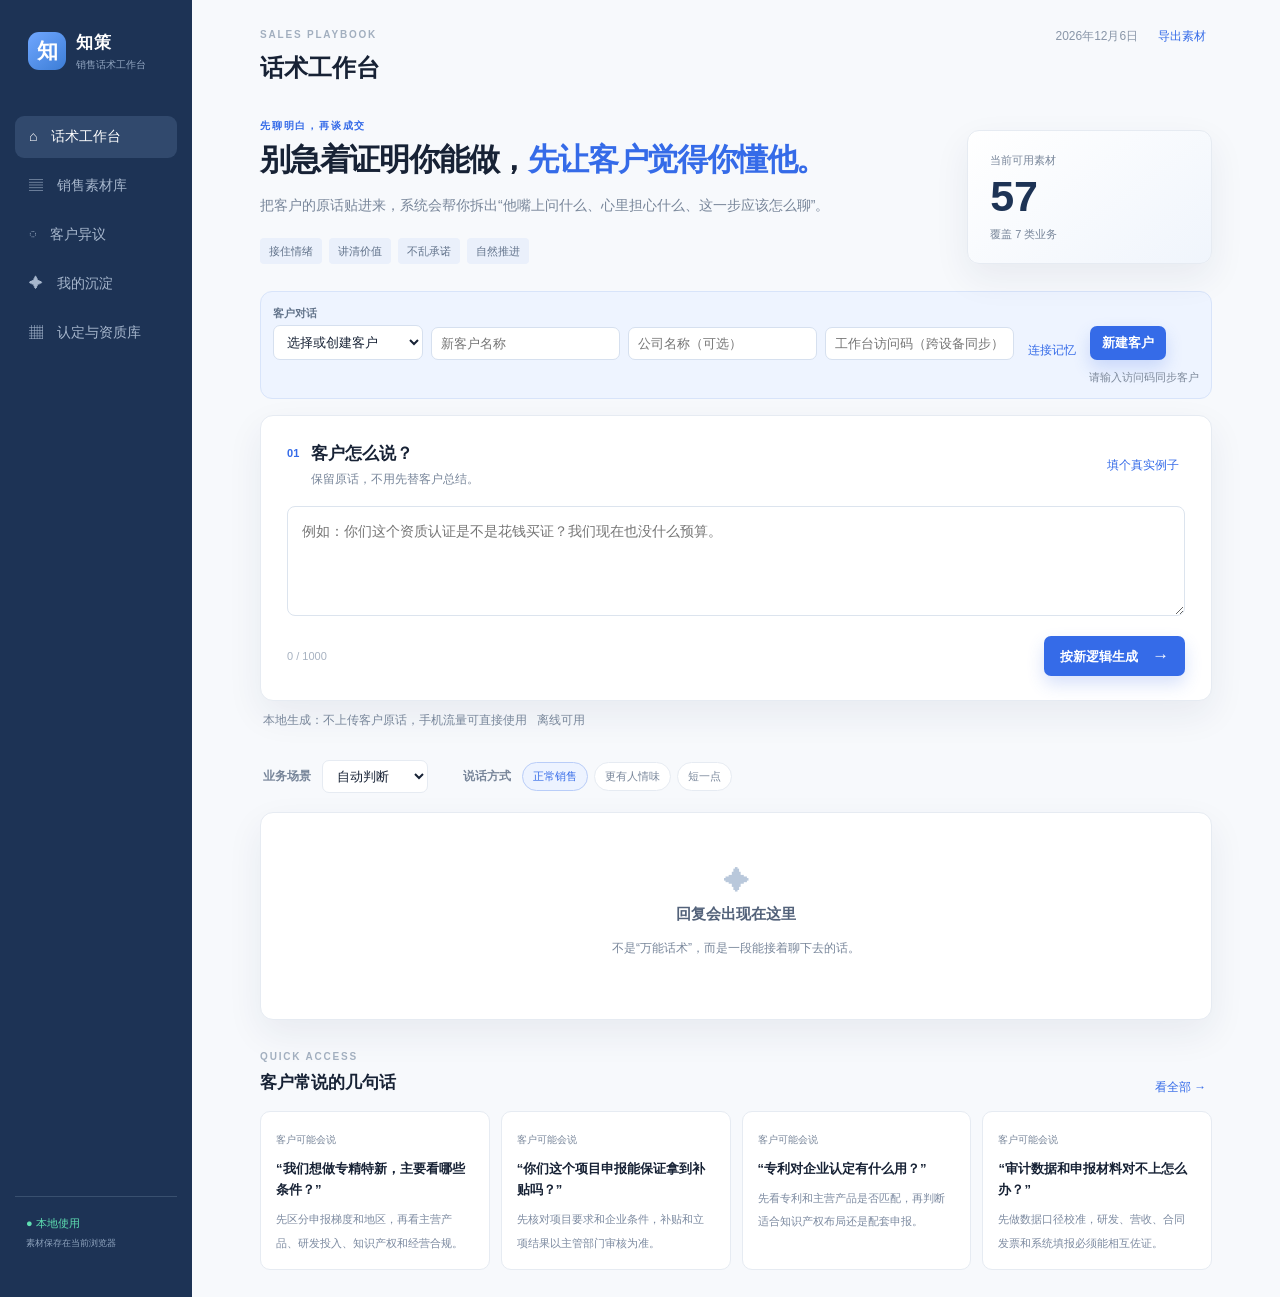
==== commit 405a434f: "Add deep customer memory and objection workflow" ====
--- a/index.html
+++ b/index.html
@@ -1,2 +1,3 @@
-<!doctype html><html lang="zh-CN"><head><meta charset="UTF-8"><meta name="viewport" content="width=device-width,initial-scale=1"><title>知策｜销售话术工作台</title><link rel="stylesheet" href="style.css"></head><body><div class="layout"><aside><div class="brand"><b>知</b><div><strong>知策</strong><small>销售话术工作台</small></div></div><nav><button class="active" data-view="desk">⌂ <span>话术工作台</span></button><button data-view="library">▤ <span>销售素材库</span></button><button data-view="objection">◌ <span>客户异议</span></button><button data-view="notes">✦ <span>我的沉淀</span></button><button data-view="catalog">▦ <span>认定与资质库</span></button></nav><div class="side-note">● 本地使用<br><small>素材保存在当前浏览器</small></div></aside><main><header><div><p class="kicker">SALES PLAYBOOK</p><h1 id="title">话术工作台</h1></div><div class="header-right"><span id="date"></span><button id="export">导出素材</button></div></header><section id="desk" class="view on"><div class="intro"><div><p class="kicker blue">先聊明白，再谈成交</p><h2>别急着证明你能做，<em>先让客户觉得你懂他。</em></h2><p>把客户的原话贴进来，系统会帮你拆出“他嘴上问什么、心里担心什么、这一步应该怎么聊”。</p><div class="pill-row"><i>接住情绪</i><i>讲清价值</i><i>不乱承诺</i><i>自然推进</i></div></div><div class="counter"><small>当前可用素材</small><b id="count">57</b><span>覆盖 7 类业务</span></div></div><div class="card input-card"><div class="card-top"><div><label class="num">01</label><div><h3>客户怎么说？</h3><p>保留原话，不用先替客户总结。</p></div></div><button class="link" id="sample">填个真实例子</button></div><textarea id="customer" placeholder="例如：你们这个资质认证是不是花钱买证？我们现在也没什么预算。"></textarea><div class="card-bottom"><span id="chars">0 / 1000</span><button class="primary" id="go">按新逻辑生成 <b>→</b></button></div></div><div class="api-config" style="display:flex;gap:10px;align-items:center;flex-wrap:wrap;padding:10px 3px;color:#78869a;font-size:12px"><span>本地生成：不上传客户原话，手机流量可直接使用</span><span id="apiStatus">离线可用</span></div><div class="options"><div><label>业务场景</label><select id="biz"><option value="auto">自动判断</option><option value="ip">知识产权</option><option value="project">项目申报</option><option value="qualify">资质认证</option><option value="audit">审计报告</option><option value="innovation">创小 / 科小</option><option value="tax">税务服务</option><option value="business">工商财税</option></select></div><div><label>说话方式</label><div class="modes"><button class="selected" data-mode="normal">正常销售</button><button data-mode="warm">更有人情味</button><button data-mode="short">短一点</button></div></div></div><div class="card result" id="result"><div class="empty"><b>✦</b><h3>回复会出现在这里</h3><p>不是“万能话术”，而是一段能接着聊下去的话。</p></div></div><div class="section-head"><div><p class="kicker">QUICK ACCESS</p><h3>客户常说的几句话</h3></div><button class="link" data-jump="objection">看全部 →</button></div><div class="quick" id="quick"></div></section><section id="library" class="view"><div class="page-head"><div><p class="kicker">FIELD NOTES</p><h2>销售素材库</h2><p>每条素材都拆成：客户原话、真实顾虑、你要做什么、可以怎么说。</p></div><input id="search" placeholder="搜关键词，例如：太贵、保证、预算"></div><div class="tabs" id="tabs"></div><div class="library" id="libraryList"></div></section><section id="catalog" class="view"><div class="page-head"><div><p class="kicker">2026 KNOWLEDGE BASE</p><h2>企业认定与资质库</h2><p>按类别查看申请条件、今年时间口径、有效期和总体价格；搜索关键词即可快速定位。</p></div><div class="catalog-tools"><input id="catalogSearch" placeholder="搜索：专精特新、ISO、专利、时间、价格…"><select id="catalogType"><option value="all">全部类别</option><option value="企业认定">企业认定</option><option value="资质认定">资质认定</option></select></div></div><div class="catalog-meta" id="catalogMeta"></div><div class="catalog-list" id="catalogList"></div></section><section id="objection" class="view"><div class="page-head"><div><p class="kicker">OBJECTION HANDLING</p><h2>客户异议，不是拒绝</h2><p>大多数“再考虑一下”，只是客户还没想清楚风险和下一步。</p></div></div><div class="objections" id="objections"></div></section><section id="notes" class="view"><div class="page-head"><div><p class="kicker">MY OWN VOICE</p><h2>我的沉淀</h2><p>把你收藏的笔记和现场复盘，慢慢改成你自己的话。</p></div></div><div class="notes-grid"><div class="card note-form"><label>标题</label><input id="noteTitle" placeholder="例如：客户说贵，不要马上解释价格"><label>原始素材 / 复盘</label><textarea id="noteText" placeholder="粘贴笔记，或写下客户当时怎么说、你后来怎么处理……"></textarea><button class="primary" id="save">存进我的素材库 <b>→</b></button></div><div id="saved"></div></div></section></main></div><div class="toast" id="toast"></div><script src="app.js?v=catalog-2026"></script></body></html>
+<!doctype html><html lang="zh-CN"><head><meta charset="UTF-8"><meta name="viewport" content="width=device-width,initial-scale=1"><title>知策｜销售话术工作台</title><link rel="stylesheet" href="style.css"></head><body><div class="layout"><aside><div class="brand"><b>知</b><div><strong>知策</strong><small>销售话术工作台</small></div></div><nav><button class="active" data-view="desk">⌂ <span>话术工作台</span></button><button data-view="library">▤ <span>销售素材库</span></button><button data-view="objection">◌ <span>客户异议</span></button><button data-view="notes">✦ <span>我的沉淀</span></button><button data-view="catalog">▦ <span>认定与资质库</span></button></nav><div class="side-note">● 本地使用<br><small>素材保存在当前浏览器</small></div></aside><main><header><div><p class="kicker">SALES PLAYBOOK</p><h1 id="title">话术工作台</h1></div><div class="header-right"><span id="date"></span><button id="export">导出素材</button></div></header><section id="desk" class="view on"><div class="intro"><div><p class="kicker blue">先聊明白，再谈成交</p><h2>别急着证明你能做，<em>先让客户觉得你懂他。</em></h2><p>把客户的原话贴进来，系统会帮你拆出“他嘴上问什么、心里担心什么、这一步应该怎么聊”。</p><div class="pill-row"><i>接住情绪</i><i>讲清价值</i><i>不乱承诺</i><i>自然推进</i></div></div><div class="counter"><small>当前可用素材</small><b id="count">57</b><span>覆盖 7 类业务</span></div></div><div class="client-memory-bar"><div><label>客户对话</label><select id="clientSelect"><option value="">选择或创建客户</option></select></div><input id="newClientName" placeholder="新客户名称"><input id="newClientCompany" placeholder="公司名称（可选）"><input id="memoryToken" type="password" placeholder="工作台访问码（跨设备同步）"><button class="link" id="saveMemoryToken">连接记忆</button><button class="primary small" id="createClient">新建客户</button><span id="memoryStatus">未连接云端记忆</span></div><div class="card input-card"><div class="card-top"><div><label class="num">01</label><div><h3>客户怎么说？</h3><p>保留原话，不用先替客户总结。</p></div></div><button class="link" id="sample">填个真实例子</button></div><textarea id="customer" placeholder="例如：你们这个资质认证是不是花钱买证？我们现在也没什么预算。"></textarea><div class="card-bottom"><span id="chars">0 / 1000</span><button class="primary" id="go">按新逻辑生成 <b>→</b></button></div></div><div class="api-config" style="display:flex;gap:10px;align-items:center;flex-wrap:wrap;padding:10px 3px;color:#78869a;font-size:12px"><span>本地生成：不上传客户原话，手机流量可直接使用</span><span id="apiStatus">离线可用</span></div><div class="options"><div><label>业务场景</label><select id="biz"><option value="auto">自动判断</option><option value="ip">知识产权</option><option value="project">项目申报</option><option value="qualify">资质认证</option><option value="audit">审计报告</option><option value="innovation">创小 / 科小</option><option value="tax">税务服务</option><option value="business">工商财税</option></select></div><div><label>说话方式</label><div class="modes"><button class="selected" data-mode="normal">正常销售</button><button data-mode="warm">更有人情味</button><button data-mode="short">短一点</button></div></div></div><div class="card result" id="result"><div class="empty"><b>✦</b><h3>回复会出现在这里</h3><p>不是“万能话术”，而是一段能接着聊下去的话。</p></div></div><div class="section-head"><div><p class="kicker">QUICK ACCESS</p><h3>客户常说的几句话</h3></div><button class="link" data-jump="objection">看全部 →</button></div><div class="quick" id="quick"></div></section><section id="library" class="view"><div class="page-head"><div><p class="kicker">FIELD NOTES</p><h2>销售素材库</h2><p>每条素材都拆成：客户原话、真实顾虑、你要做什么、可以怎么说。</p></div><input id="search" placeholder="搜关键词，例如：太贵、保证、预算"></div><div class="tabs" id="tabs"></div><div class="library" id="libraryList"></div></section><section id="catalog" class="view"><div class="page-head"><div><p class="kicker">2026 KNOWLEDGE BASE</p><h2>企业认定与资质库</h2><p>按类别查看申请条件、今年时间口径、有效期和总体价格；搜索关键词即可快速定位。</p></div><div class="catalog-tools"><input id="catalogSearch" placeholder="搜索：专精特新、ISO、专利、时间、价格…"><select id="catalogType"><option value="all">全部类别</option><option value="企业认定">企业认定</option><option value="资质认定">资质认定</option></select></div></div><div class="catalog-meta" id="catalogMeta"></div><div class="catalog-list" id="catalogList"></div></section><section id="objection" class="view"><div class="page-head"><div><p class="kicker">OBJECTION HANDLING</p><h2>客户异议，不是拒绝</h2><p>大多数“再考虑一下”，只是客户还没想清楚风险和下一步。</p></div></div><div class="objections" id="objections"></div></section><section id="notes" class="view"><div class="page-head"><div><p class="kicker">MY OWN VOICE</p><h2>我的沉淀</h2><p>把你收藏的笔记和现场复盘，慢慢改成你自己的话。</p></div></div><div class="notes-grid"><div class="card note-form"><label>标题</label><input id="noteTitle" placeholder="例如：客户说贵，不要马上解释价格"><label>原始素材 / 复盘</label><textarea id="noteText" placeholder="粘贴笔记，或写下客户当时怎么说、你后来怎么处理……"></textarea><button class="primary" id="save">存进我的素材库 <b>→</b></button></div><div id="saved"></div><div class="memory-panel"><div class="section-head"><div><p class="kicker">CUSTOMER MEMORY</p><h3>本客户沉淀</h3></div><button class="link" id="refreshMemory">刷新</button></div><div id="memorySummary" class="memory-summary">选择客户后显示 AI 总结、成交策略和下一步。</div><div id="memoryObjections" class="memory-objections"></div><div id="memoryLibrary" class="memory-library"></div></div></div></section></main></div><div class="toast" id="toast"></div><script src="app.js?v=catalog-2026"></script></body></html>
 
+
--- a/style.css
+++ b/style.css
@@ -1,3 +1,4 @@
 :root{--navy:#1d3355;--blue:#356be8;--ink:#172235;--muted:#78869a;--line:#e6ebf2;--paper:#f7f9fc;--green:#328f7e;--white:#fff;--shadow:0 14px 36px rgba(24,47,82,.07)}*{box-sizing:border-box}body{margin:0;background:var(--paper);color:var(--ink);font:14px/1.65 -apple-system,BlinkMacSystemFont,"Segoe UI","PingFang SC","Microsoft YaHei",sans-serif}.layout{display:flex;min-height:100vh}aside{width:225px;background:var(--navy);padding:29px 15px;color:#b5c3d5;display:flex;flex-direction:column}.brand{display:flex;align-items:center;gap:10px;padding:0 13px 42px}.brand>b{width:38px;height:38px;border-radius:11px;background:linear-gradient(140deg,#70a7ff,#3c7dd6);color:#fff;display:grid;place-items:center;font-size:21px}.brand strong{display:block;color:#fff;font-size:17px;letter-spacing:1px}.brand small{display:block;font-size:10px;color:#91a5c0}.brand+nav{display:grid;gap:7px}nav button{border:0;background:none;color:#a7b7cd;text-align:left;border-radius:9px;padding:12px 14px;cursor:pointer;font-size:14px}nav button span{margin-left:10px}nav button.active,nav button:hover{background:#31496d;color:#fff}.side-note{margin-top:auto;border-top:1px solid #39506f;padding:17px 11px;color:#5fe0b2;font-size:11px}.side-note small{color:#8fa4be}main{max-width:1450px;width:100%;margin:auto;padding:27px 5.3%}header{display:flex;justify-content:space-between;align-items:flex-start;margin-bottom:31px}.kicker{font-size:10px;letter-spacing:1.8px;color:#a2afbf;font-weight:800;margin:0 0 4px}.blue{color:var(--blue)}h1{font-size:24px;margin:0}h2{font-size:31px;letter-spacing:-1.2px;line-height:1.3;margin:5px 0 12px}h2 em{color:var(--blue);font-style:normal}h3{margin:0;font-size:17px}.header-right{display:flex;gap:14px;align-items:center;color:#8996a8;font-size:12px}.header-right button,.link{border:0;background:none;color:var(--blue);cursor:pointer;font-size:12px}.intro{display:grid;grid-template-columns:1fr 245px;gap:25px;align-items:end;margin-bottom:27px}.intro p:not(.kicker){color:var(--muted);max-width:620px}.pill-row{display:flex;gap:7px;margin-top:21px}.pill-row i{font-style:normal;color:#62738b;background:#eaf0fb;padding:4px 9px;border-radius:4px;font-size:11px}.counter{background:linear-gradient(145deg,#fff,#f0f5fc);border:1px solid var(--line);border-radius:12px;padding:20px 22px;box-shadow:var(--shadow)}.counter small,.counter span{display:block;color:var(--muted);font-size:11px}.counter b{display:block;font-size:43px;line-height:1.3;color:var(--navy)}.card{background:#fff;border:1px solid var(--line);border-radius:13px;box-shadow:var(--shadow);padding:24px 26px}.card-top{display:flex;justify-content:space-between;margin-bottom:16px}.card-top>div{display:flex;gap:12px}.card-top p{color:var(--muted);margin:2px 0 0;font-size:12px}.num{color:var(--blue);font-size:11px;font-weight:800;padding-top:4px}.card textarea,.note-form input,.note-form textarea{width:100%;border:1px solid #dce4ee;border-radius:8px;padding:13px 14px;font:inherit;outline:0;resize:vertical}.input-card textarea{min-height:110px}.card textarea:focus,.note-form input:focus{border-color:#90afea;box-shadow:0 0 0 3px #eaf0ff}.card-bottom{display:flex;justify-content:space-between;align-items:center;color:#a7b2c1;font-size:11px;margin-top:13px}.primary{border:0;background:var(--blue);color:#fff;padding:10px 16px;border-radius:7px;font-weight:700;cursor:pointer;box-shadow:0 8px 17px #356be833}.primary b{font-size:17px;margin-left:10px}.options{display:flex;gap:35px;align-items:center;padding:19px 3px}.options>div{display:flex;align-items:center;gap:11px}.options label{color:var(--muted);font-size:12px;font-weight:700}.options select{border:1px solid var(--line);padding:7px 10px;border-radius:7px;background:#fff;color:var(--ink)}.modes{display:flex;gap:6px}.modes button{border:1px solid var(--line);background:#fff;color:var(--muted);padding:6px 10px;border-radius:99px;font-size:11px;cursor:pointer}.modes button.selected{color:var(--blue);background:#edf3ff;border-color:#b9cdf8}.result{min-height:164px}.empty{text-align:center;padding:24px;color:var(--muted)}.empty>b{font-size:25px;color:#b9c8db}.empty h3{color:#53627a;font-size:15px}.empty p{font-size:12px}.result-body{display:grid;grid-template-columns:.85fr 1.45fr;gap:26px}.reason{background:#f6f8fb;border-radius:9px;padding:17px}.reason h4,.reply h4{margin:0 0 8px;color:#6d7d92;font-size:12px}.reason p{font-size:13px;margin:0}.tag{display:inline-block;background:#e6f4f0;color:var(--green);padding:3px 7px;border-radius:4px;font-size:10px;margin:12px 5px 0 0}.reply p{font-size:15px;line-height:1.88;white-space:pre-wrap;margin:3px 0 12px}.copy{border:1px solid #bcd0f7;background:#fff;color:var(--blue);border-radius:6px;padding:6px 11px;font-size:11px;cursor:pointer}.section-head{display:flex;justify-content:space-between;align-items:end;margin:29px 0 14px}.quick{display:grid;grid-template-columns:repeat(4,1fr);gap:11px}.quick-card{background:#fff;border:1px solid var(--line);border-radius:10px;padding:15px;cursor:pointer}.quick-card:hover{box-shadow:var(--shadow)}.quick-card small{color:var(--muted);font-size:10px}.quick-card p{font-weight:700;font-size:13px;margin:7px 0}.quick-card span{color:#7c8aa0;font-size:11px}.view{display:none}.view.on{display:block}.page-head{display:flex;justify-content:space-between;align-items:end;margin-bottom:28px}.page-head p:not(.kicker){color:var(--muted);margin:0}.page-head h2{margin-bottom:4px}.page-head input{width:245px;border:1px solid var(--line);border-radius:7px;padding:9px 12px;outline:0}.tabs{display:flex;gap:7px;flex-wrap:wrap;margin-bottom:16px}.tabs button{border:0;background:#e9eef6;color:#64748a;border-radius:6px;padding:7px 12px;font-size:12px;cursor:pointer}.tabs button.active{background:var(--navy);color:#fff}.library{display:grid;grid-template-columns:repeat(2,1fr);gap:13px}.material{background:#fff;border:1px solid var(--line);border-radius:11px;padding:18px}.meta{color:#9aa7b8;font-size:10px;display:flex;justify-content:space-between}.material h4{font-size:14px;margin:9px 0 7px}.material .customer{color:#2a3b54;font-size:13px;margin:0 0 9px}.material .answer{color:#596a80;font-size:13px;margin:0 0 12px;border-left:3px solid #b7cbf3;padding-left:11px}.labels{color:#2f8d7a;font-size:10px}.objections{display:grid;grid-template-columns:repeat(2,1fr);gap:14px}.objection-card{background:#fff;border:1px solid var(--line);border-radius:12px;padding:21px}.objection-card h3{font-size:15px;margin:7px 0 12px}.objection-card p{color:#5d6e84;font-size:13px}.do{padding:13px 15px;background:#f5f8fc;border-radius:7px;color:#4a5f79;font-size:12px}.do b{color:var(--blue)}.notes-grid{display:grid;grid-template-columns:1fr 1fr;gap:22px}.note-form{display:grid;gap:8px;align-content:start}.note-form label{font-size:12px;color:var(--muted);font-weight:700}.note-form textarea{min-height:220px;margin-bottom:8px}.saved-list{display:grid;gap:11px}.saved-note{background:#fff;border:1px solid var(--line);border-radius:10px;padding:16px}.saved-note h4{margin:0 0 5px}.saved-note p{white-space:pre-wrap;color:var(--muted);font-size:12px;margin:0}.toast{position:fixed;bottom:25px;left:50%;transform:translate(-50%,20px);opacity:0;background:var(--navy);color:#fff;padding:9px 15px;border-radius:7px;font-size:12px;transition:.2s}.toast.show{opacity:1;transform:translate(-50%,0)}@media(max-width:820px){aside{width:68px;padding:22px 8px}.brand{padding:0 6px 35px}.brand div:last-child,nav span,.side-note{display:none}nav button{text-align:center;padding:12px 0}main{padding:22px 18px}.intro,.result-body,.notes-grid{grid-template-columns:1fr}.counter{display:none}.quick{grid-template-columns:1fr 1fr}.options{display:block}.options>div{margin:10px 0;flex-wrap:wrap}.page-head{display:block}.page-head input{margin-top:17px;width:100%}}@media(max-width:560px){.quick,.library,.objections{grid-template-columns:1fr}h2{font-size:27px}}
 
 .catalog-tools{display:flex;gap:10px;align-items:center;flex-wrap:wrap}.catalog-tools input{min-width:280px;padding:12px 14px;border:1px solid #dfe5ee;border-radius:12px;background:#fff;color:#243044}.catalog-tools select{padding:12px 14px;border:1px solid #dfe5ee;border-radius:12px;background:#fff;color:#243044}.catalog-meta{margin:18px 0;color:#7d899b;font-size:13px}.catalog-list{display:grid;gap:16px}.catalog-card{background:#fff;border:1px solid #e8edf3;border-radius:18px;padding:20px;box-shadow:0 8px 24px rgba(31,49,79,.05)}.catalog-card-top{display:flex;align-items:center;gap:12px;border-bottom:1px solid #edf1f5;padding-bottom:14px;margin-bottom:14px}.catalog-card-top h3{margin:0;font-size:20px;color:#1d2b43}.catalog-type{font-size:12px;color:#4477d8;background:#edf4ff;border-radius:999px;padding:6px 10px;white-space:nowrap}.catalog-grid{display:grid;grid-template-columns:repeat(2,minmax(0,1fr));gap:14px}.catalog-grid b{font-size:12px;color:#76849a}.catalog-grid p{margin:6px 0 0;line-height:1.7;color:#34435a;font-size:14px}.catalog-tags{margin-top:16px;color:#9a6e35;font-size:12px}.catalog-tags a{margin-left:12px;color:#4477d8;text-decoration:none}.catalog-tags a:hover{text-decoration:underline}@media(max-width:760px){.catalog-tools input{min-width:0;width:100%}.catalog-tools select{width:100%}.catalog-grid{grid-template-columns:1fr}.catalog-card{padding:16px}}
+.client-memory-bar{display:flex;gap:8px;align-items:end;flex-wrap:wrap;margin:0 0 16px;padding:12px;background:#eef4ff;border:1px solid #d8e4fa;border-radius:12px}.client-memory-bar>div{display:grid;gap:3px}.client-memory-bar label{font-size:11px;color:#63748b;font-weight:700}.client-memory-bar input,.client-memory-bar select{min-width:150px;border:1px solid #d6e0ef;border-radius:7px;background:#fff;padding:8px 9px;color:var(--ink)}.client-memory-bar .small{padding:8px 12px}.client-memory-bar #memoryStatus{font-size:11px;color:#7d899b;margin-left:auto}.client-memory-bar #memoryStatus.good{color:var(--green)}.memory-panel{grid-column:1/-1;background:#fff;border:1px solid var(--line);border-radius:13px;padding:22px;box-shadow:var(--shadow)}.memory-summary{background:#f5f8fc;border-radius:9px;padding:14px;color:#4e6078;white-space:pre-wrap}.memory-summary b{display:block;color:#253b5e;margin:5px 0}.memory-objections article,.memory-library article{border-top:1px solid #edf1f5;padding:10px 0}.memory-objections p,.memory-library p{margin:4px 0;color:#596a80;white-space:pre-wrap}.memory-objections small,.memory-library small{color:#9aa7b8}.memory-library{margin-top:18px}.objection-item h3{margin:9px 0 4px}.objection-item h4{margin:13px 0 3px;color:#6d7d92;font-size:12px}
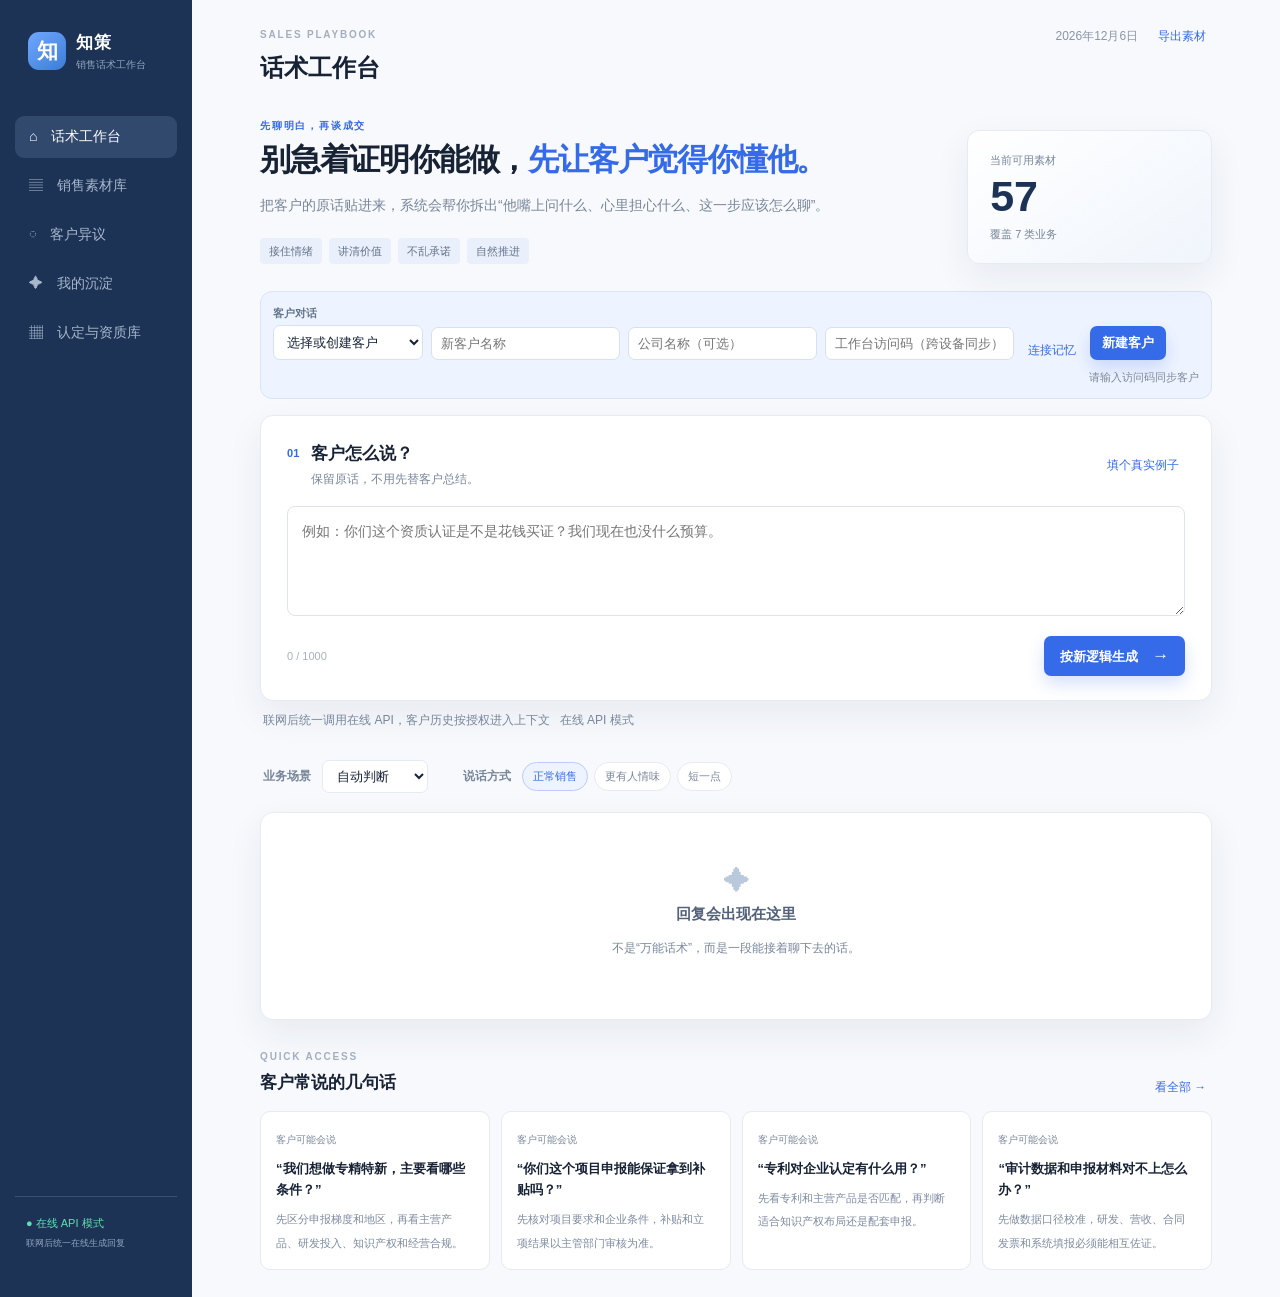
==== commit a3858c68: "Require online API replies and remove offline fallback" ====
--- a/index.html
+++ b/index.html
@@ -1,3 +1,4 @@
-<!doctype html><html lang="zh-CN"><head><meta charset="UTF-8"><meta name="viewport" content="width=device-width,initial-scale=1"><title>知策｜销售话术工作台</title><link rel="stylesheet" href="style.css"></head><body><div class="layout"><aside><div class="brand"><b>知</b><div><strong>知策</strong><small>销售话术工作台</small></div></div><nav><button class="active" data-view="desk">⌂ <span>话术工作台</span></button><button data-view="library">▤ <span>销售素材库</span></button><button data-view="objection">◌ <span>客户异议</span></button><button data-view="notes">✦ <span>我的沉淀</span></button><button data-view="catalog">▦ <span>认定与资质库</span></button></nav><div class="side-note">● 本地使用<br><small>素材保存在当前浏览器</small></div></aside><main><header><div><p class="kicker">SALES PLAYBOOK</p><h1 id="title">话术工作台</h1></div><div class="header-right"><span id="date"></span><button id="export">导出素材</button></div></header><section id="desk" class="view on"><div class="intro"><div><p class="kicker blue">先聊明白，再谈成交</p><h2>别急着证明你能做，<em>先让客户觉得你懂他。</em></h2><p>把客户的原话贴进来，系统会帮你拆出“他嘴上问什么、心里担心什么、这一步应该怎么聊”。</p><div class="pill-row"><i>接住情绪</i><i>讲清价值</i><i>不乱承诺</i><i>自然推进</i></div></div><div class="counter"><small>当前可用素材</small><b id="count">57</b><span>覆盖 7 类业务</span></div></div><div class="client-memory-bar"><div><label>客户对话</label><select id="clientSelect"><option value="">选择或创建客户</option></select></div><input id="newClientName" placeholder="新客户名称"><input id="newClientCompany" placeholder="公司名称（可选）"><input id="memoryToken" type="password" placeholder="工作台访问码（跨设备同步）"><button class="link" id="saveMemoryToken">连接记忆</button><button class="primary small" id="createClient">新建客户</button><span id="memoryStatus">未连接云端记忆</span></div><div class="card input-card"><div class="card-top"><div><label class="num">01</label><div><h3>客户怎么说？</h3><p>保留原话，不用先替客户总结。</p></div></div><button class="link" id="sample">填个真实例子</button></div><textarea id="customer" placeholder="例如：你们这个资质认证是不是花钱买证？我们现在也没什么预算。"></textarea><div class="card-bottom"><span id="chars">0 / 1000</span><button class="primary" id="go">按新逻辑生成 <b>→</b></button></div></div><div class="api-config" style="display:flex;gap:10px;align-items:center;flex-wrap:wrap;padding:10px 3px;color:#78869a;font-size:12px"><span>本地生成：不上传客户原话，手机流量可直接使用</span><span id="apiStatus">离线可用</span></div><div class="options"><div><label>业务场景</label><select id="biz"><option value="auto">自动判断</option><option value="ip">知识产权</option><option value="project">项目申报</option><option value="qualify">资质认证</option><option value="audit">审计报告</option><option value="innovation">创小 / 科小</option><option value="tax">税务服务</option><option value="business">工商财税</option></select></div><div><label>说话方式</label><div class="modes"><button class="selected" data-mode="normal">正常销售</button><button data-mode="warm">更有人情味</button><button data-mode="short">短一点</button></div></div></div><div class="card result" id="result"><div class="empty"><b>✦</b><h3>回复会出现在这里</h3><p>不是“万能话术”，而是一段能接着聊下去的话。</p></div></div><div class="section-head"><div><p class="kicker">QUICK ACCESS</p><h3>客户常说的几句话</h3></div><button class="link" data-jump="objection">看全部 →</button></div><div class="quick" id="quick"></div></section><section id="library" class="view"><div class="page-head"><div><p class="kicker">FIELD NOTES</p><h2>销售素材库</h2><p>每条素材都拆成：客户原话、真实顾虑、你要做什么、可以怎么说。</p></div><input id="search" placeholder="搜关键词，例如：太贵、保证、预算"></div><div class="tabs" id="tabs"></div><div class="library" id="libraryList"></div></section><section id="catalog" class="view"><div class="page-head"><div><p class="kicker">2026 KNOWLEDGE BASE</p><h2>企业认定与资质库</h2><p>按类别查看申请条件、今年时间口径、有效期和总体价格；搜索关键词即可快速定位。</p></div><div class="catalog-tools"><input id="catalogSearch" placeholder="搜索：专精特新、ISO、专利、时间、价格…"><select id="catalogType"><option value="all">全部类别</option><option value="企业认定">企业认定</option><option value="资质认定">资质认定</option></select></div></div><div class="catalog-meta" id="catalogMeta"></div><div class="catalog-list" id="catalogList"></div></section><section id="objection" class="view"><div class="page-head"><div><p class="kicker">OBJECTION HANDLING</p><h2>客户异议，不是拒绝</h2><p>大多数“再考虑一下”，只是客户还没想清楚风险和下一步。</p></div></div><div class="objections" id="objections"></div></section><section id="notes" class="view"><div class="page-head"><div><p class="kicker">MY OWN VOICE</p><h2>我的沉淀</h2><p>把你收藏的笔记和现场复盘，慢慢改成你自己的话。</p></div></div><div class="notes-grid"><div class="card note-form"><label>标题</label><input id="noteTitle" placeholder="例如：客户说贵，不要马上解释价格"><label>原始素材 / 复盘</label><textarea id="noteText" placeholder="粘贴笔记，或写下客户当时怎么说、你后来怎么处理……"></textarea><button class="primary" id="save">存进我的素材库 <b>→</b></button></div><div id="saved"></div><div class="memory-panel"><div class="section-head"><div><p class="kicker">CUSTOMER MEMORY</p><h3>本客户沉淀</h3></div><button class="link" id="refreshMemory">刷新</button></div><div id="memorySummary" class="memory-summary">选择客户后显示 AI 总结、成交策略和下一步。</div><div id="memoryObjections" class="memory-objections"></div><div id="memoryLibrary" class="memory-library"></div></div></div></section></main></div><div class="toast" id="toast"></div><script src="app.js?v=catalog-2026"></script></body></html>
+<!doctype html><html lang="zh-CN"><head><meta charset="UTF-8"><meta name="viewport" content="width=device-width,initial-scale=1"><title>知策｜销售话术工作台</title><link rel="stylesheet" href="style.css"></head><body><div class="layout"><aside><div class="brand"><b>知</b><div><strong>知策</strong><small>销售话术工作台</small></div></div><nav><button class="active" data-view="desk">⌂ <span>话术工作台</span></button><button data-view="library">▤ <span>销售素材库</span></button><button data-view="objection">◌ <span>客户异议</span></button><button data-view="notes">✦ <span>我的沉淀</span></button><button data-view="catalog">▦ <span>认定与资质库</span></button></nav><div class="side-note">● 在线 API 模式<br><small>联网后统一在线生成回复</small></div></aside><main><header><div><p class="kicker">SALES PLAYBOOK</p><h1 id="title">话术工作台</h1></div><div class="header-right"><span id="date"></span><button id="export">导出素材</button></div></header><section id="desk" class="view on"><div class="intro"><div><p class="kicker blue">先聊明白，再谈成交</p><h2>别急着证明你能做，<em>先让客户觉得你懂他。</em></h2><p>把客户的原话贴进来，系统会帮你拆出“他嘴上问什么、心里担心什么、这一步应该怎么聊”。</p><div class="pill-row"><i>接住情绪</i><i>讲清价值</i><i>不乱承诺</i><i>自然推进</i></div></div><div class="counter"><small>当前可用素材</small><b id="count">57</b><span>覆盖 7 类业务</span></div></div><div class="client-memory-bar"><div><label>客户对话</label><select id="clientSelect"><option value="">选择或创建客户</option></select></div><input id="newClientName" placeholder="新客户名称"><input id="newClientCompany" placeholder="公司名称（可选）"><input id="memoryToken" type="password" placeholder="工作台访问码（跨设备同步）"><button class="link" id="saveMemoryToken">连接记忆</button><button class="primary small" id="createClient">新建客户</button><span id="memoryStatus">未连接云端记忆</span></div><div class="card input-card"><div class="card-top"><div><label class="num">01</label><div><h3>客户怎么说？</h3><p>保留原话，不用先替客户总结。</p></div></div><button class="link" id="sample">填个真实例子</button></div><textarea id="customer" placeholder="例如：你们这个资质认证是不是花钱买证？我们现在也没什么预算。"></textarea><div class="card-bottom"><span id="chars">0 / 1000</span><button class="primary" id="go">按新逻辑生成 <b>→</b></button></div></div><div class="api-config" style="display:flex;gap:10px;align-items:center;flex-wrap:wrap;padding:10px 3px;color:#78869a;font-size:12px"><span>联网后统一调用在线 API，客户历史按授权进入上下文</span><span id="apiStatus">在线 API 模式</span></div><div class="options"><div><label>业务场景</label><select id="biz"><option value="auto">自动判断</option><option value="ip">知识产权</option><option value="project">项目申报</option><option value="qualify">资质认证</option><option value="audit">审计报告</option><option value="innovation">创小 / 科小</option><option value="tax">税务服务</option><option value="business">工商财税</option></select></div><div><label>说话方式</label><div class="modes"><button class="selected" data-mode="normal">正常销售</button><button data-mode="warm">更有人情味</button><button data-mode="short">短一点</button></div></div></div><div class="card result" id="result"><div class="empty"><b>✦</b><h3>回复会出现在这里</h3><p>不是“万能话术”，而是一段能接着聊下去的话。</p></div></div><div class="section-head"><div><p class="kicker">QUICK ACCESS</p><h3>客户常说的几句话</h3></div><button class="link" data-jump="objection">看全部 →</button></div><div class="quick" id="quick"></div></section><section id="library" class="view"><div class="page-head"><div><p class="kicker">FIELD NOTES</p><h2>销售素材库</h2><p>每条素材都拆成：客户原话、真实顾虑、你要做什么、可以怎么说。</p></div><input id="search" placeholder="搜关键词，例如：太贵、保证、预算"></div><div class="tabs" id="tabs"></div><div class="library" id="libraryList"></div></section><section id="catalog" class="view"><div class="page-head"><div><p class="kicker">2026 KNOWLEDGE BASE</p><h2>企业认定与资质库</h2><p>按类别查看申请条件、今年时间口径、有效期和总体价格；搜索关键词即可快速定位。</p></div><div class="catalog-tools"><input id="catalogSearch" placeholder="搜索：专精特新、ISO、专利、时间、价格…"><select id="catalogType"><option value="all">全部类别</option><option value="企业认定">企业认定</option><option value="资质认定">资质认定</option></select></div></div><div class="catalog-meta" id="catalogMeta"></div><div class="catalog-list" id="catalogList"></div></section><section id="objection" class="view"><div class="page-head"><div><p class="kicker">OBJECTION HANDLING</p><h2>客户异议，不是拒绝</h2><p>大多数“再考虑一下”，只是客户还没想清楚风险和下一步。</p></div></div><div class="objections" id="objections"></div></section><section id="notes" class="view"><div class="page-head"><div><p class="kicker">MY OWN VOICE</p><h2>我的沉淀</h2><p>把你收藏的笔记和现场复盘，慢慢改成你自己的话。</p></div></div><div class="notes-grid"><div class="card note-form"><label>标题</label><input id="noteTitle" placeholder="例如：客户说贵，不要马上解释价格"><label>原始素材 / 复盘</label><textarea id="noteText" placeholder="粘贴笔记，或写下客户当时怎么说、你后来怎么处理……"></textarea><button class="primary" id="save">存进我的素材库 <b>→</b></button></div><div id="saved"></div><div class="memory-panel"><div class="section-head"><div><p class="kicker">CUSTOMER MEMORY</p><h3>本客户沉淀</h3></div><button class="link" id="refreshMemory">刷新</button></div><div id="memorySummary" class="memory-summary">选择客户后显示 AI 总结、成交策略和下一步。</div><div id="memoryObjections" class="memory-objections"></div><div id="memoryLibrary" class="memory-library"></div></div></div></section></main></div><div class="toast" id="toast"></div><script src="app.js?v=catalog-2026"></script></body></html>
 
 
+
